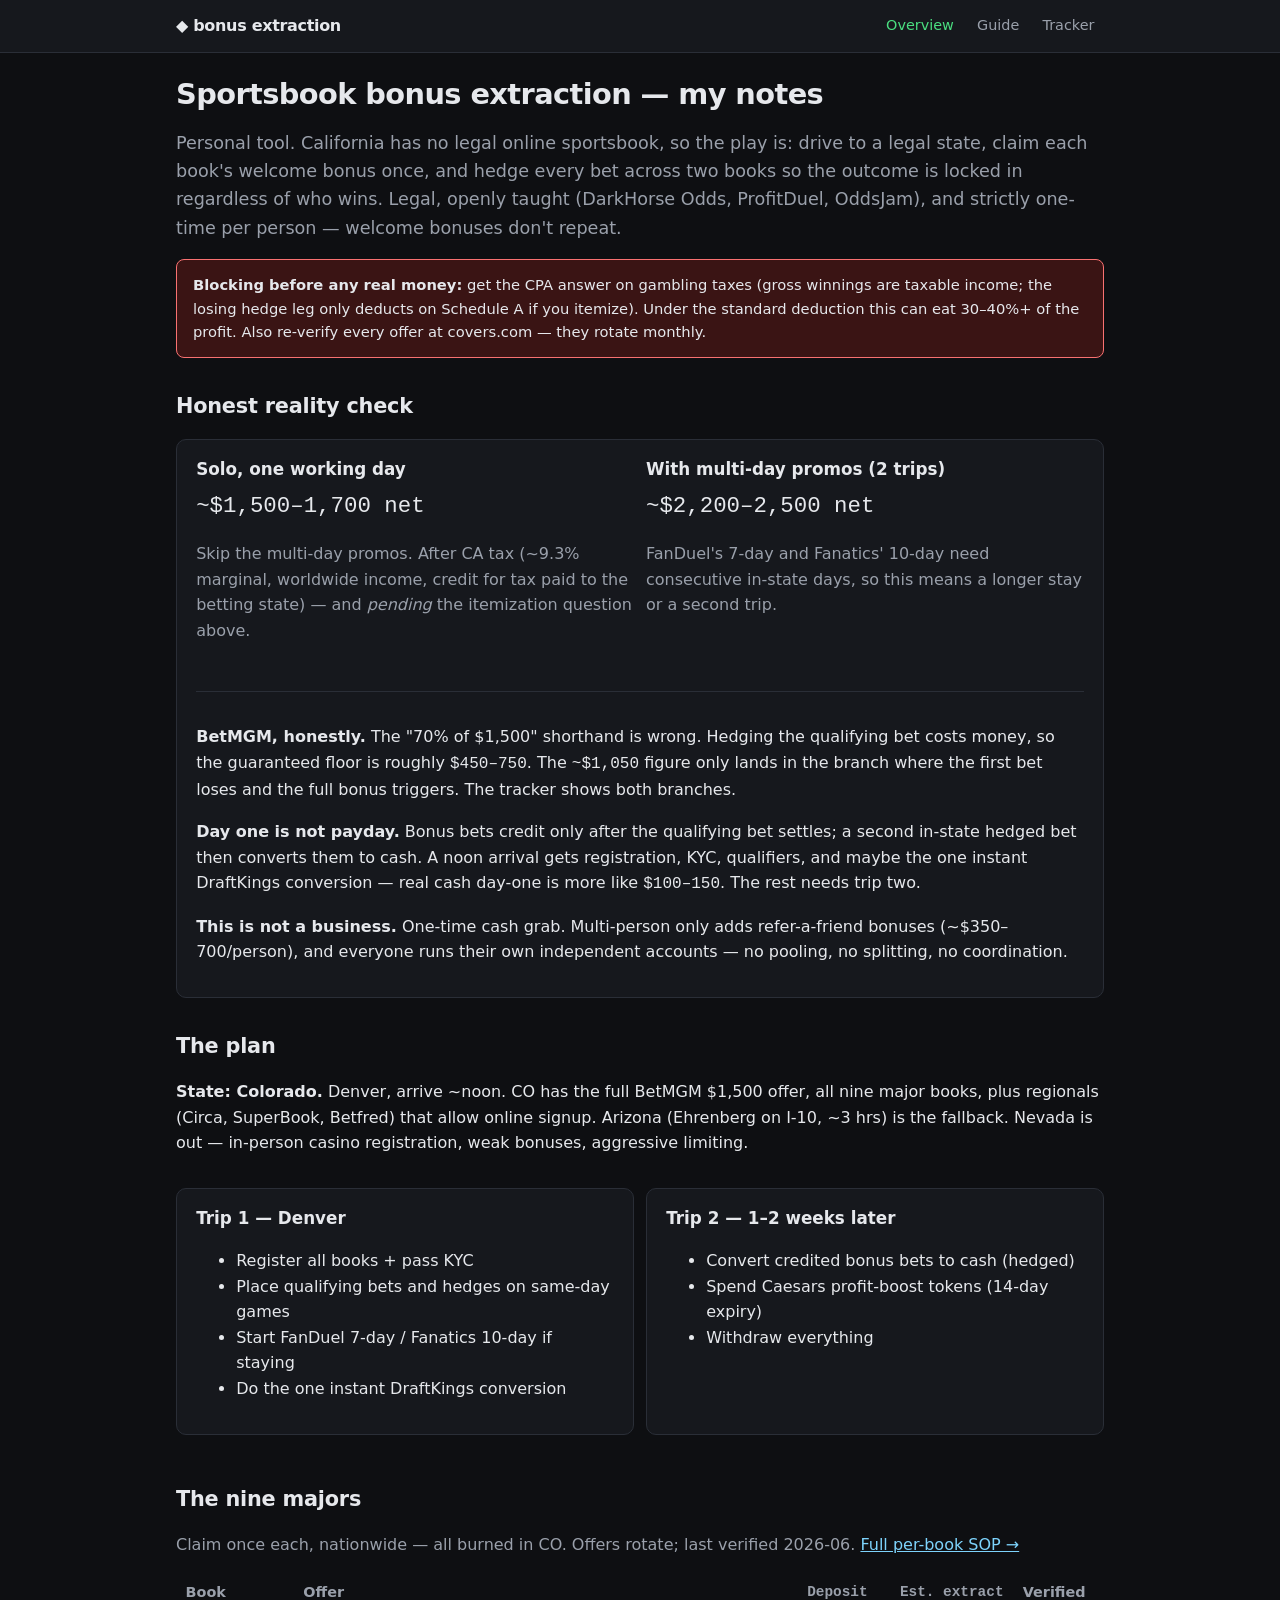
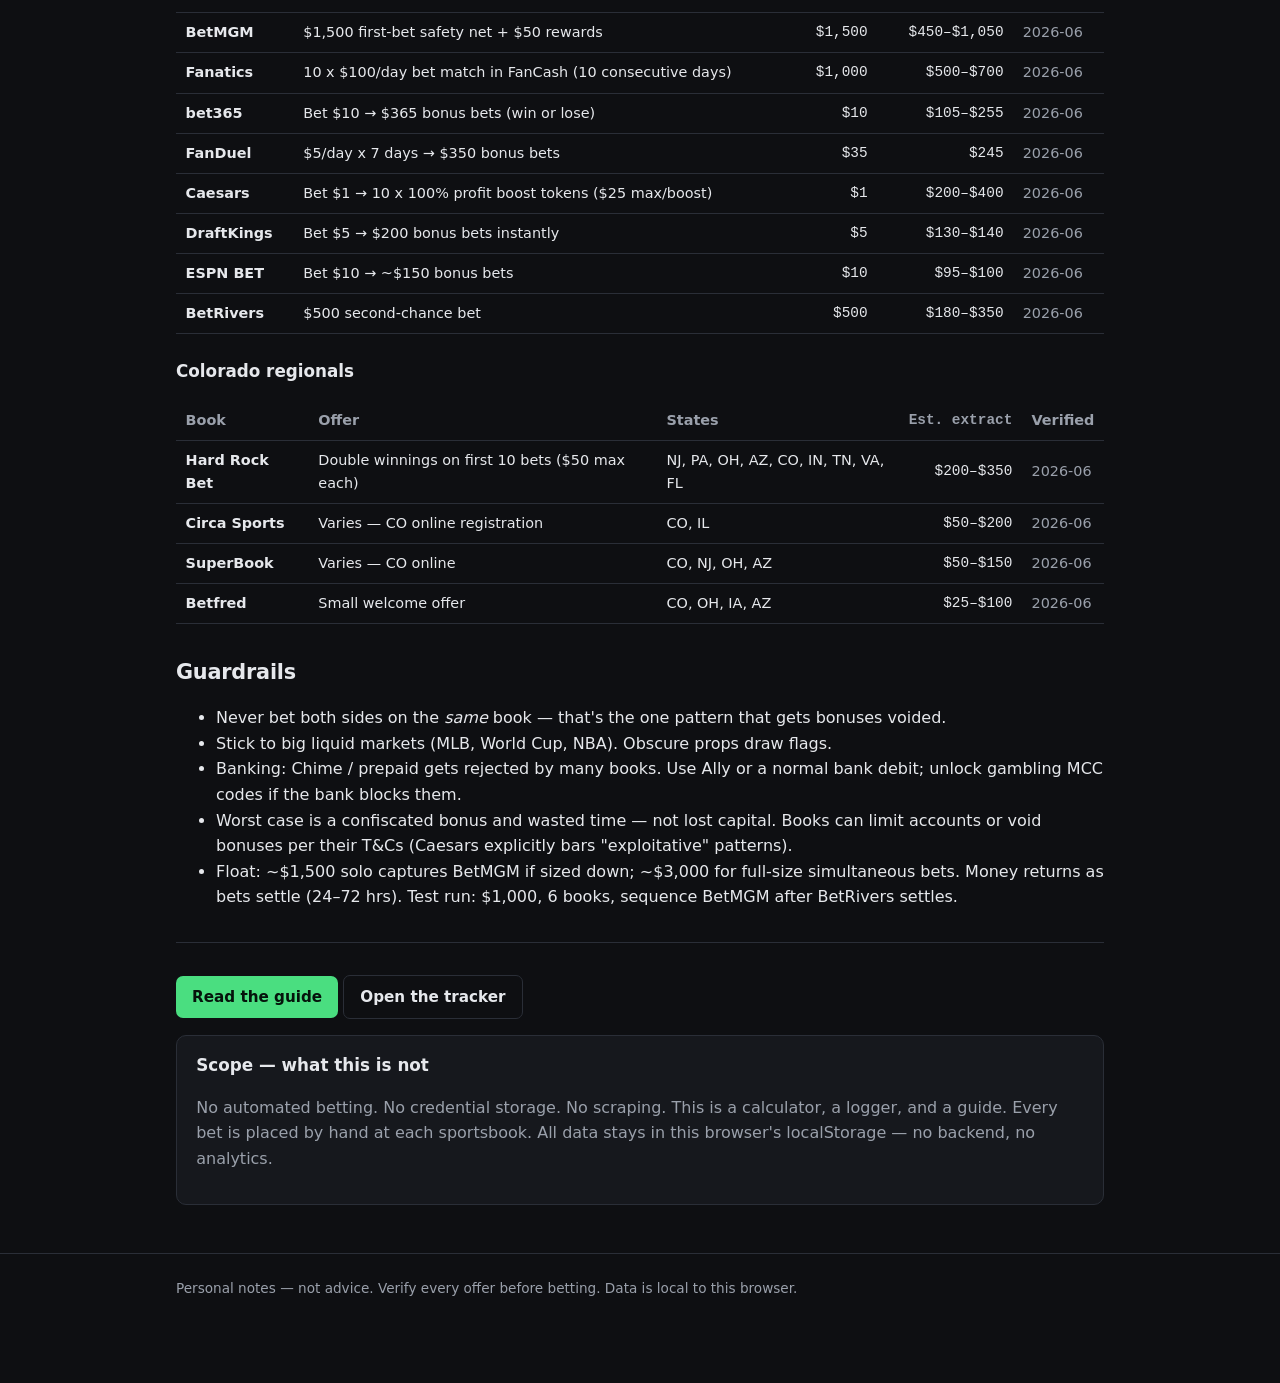
==== index.html @ 8de10e0f "Initial: bonus extraction tracker + guide Static client-side site per BUILD_SPEC.md: - index.html  —" ====
<!doctype html>
<html lang="en">
<head>
  <meta charset="utf-8">
  <meta name="viewport" content="width=device-width, initial-scale=1">
  <meta name="robots" content="noindex">
  <title>bonus extraction — notes &amp; tracker</title>
  <link rel="stylesheet" href="css/style.css">
</head>
<body>
<header class="site">
  <div class="wrap">
    <a class="brand" href="index.html">◆ bonus extraction</a>
    <nav>
      <a href="index.html" class="active">Overview</a>
      <a href="guide.html">Guide</a>
      <a href="tracker.html">Tracker</a>
    </nav>
  </div>
</header>

<main class="wrap">
  <h1>Sportsbook bonus extraction — my notes</h1>
  <p class="lede">
    Personal tool. California has no legal online sportsbook, so the play is: drive to a legal
    state, claim each book's welcome bonus once, and hedge every bet across two books so the
    outcome is locked in regardless of who wins. Legal, openly taught (DarkHorse Odds, ProfitDuel,
    OddsJam), and strictly one-time per person — welcome bonuses don't repeat.
  </p>

  <div class="banner blocking">
    <strong>Blocking before any real money:</strong> get the CPA answer on gambling taxes
    (gross winnings are taxable income; the losing hedge leg only deducts on Schedule A if you
    itemize). Under the standard deduction this can eat 30–40%+ of the profit. Also re-verify
    every offer at covers.com — they rotate monthly.
  </div>

  <h2>Honest reality check</h2>
  <div class="card">
    <div class="grid2">
      <div>
        <h3 style="margin-top:0">Solo, one working day</h3>
        <p class="num" style="font-size:1.4rem;margin:.2rem 0">~$1,500–1,700 net</p>
        <p class="dim">Skip the multi-day promos. After CA tax (~9.3% marginal, worldwide
          income, credit for tax paid to the betting state) — and <em>pending</em> the
          itemization question above.</p>
      </div>
      <div>
        <h3 style="margin-top:0">With multi-day promos (2 trips)</h3>
        <p class="num" style="font-size:1.4rem;margin:.2rem 0">~$2,200–2,500 net</p>
        <p class="dim">FanDuel's 7-day and Fanatics' 10-day need consecutive in-state days,
          so this means a longer stay or a second trip.</p>
      </div>
    </div>
    <hr>
    <p><strong>BetMGM, honestly.</strong> The "70% of $1,500" shorthand is wrong. Hedging the
      qualifying bet costs money, so the guaranteed floor is roughly <span class="num">$450–750</span>.
      The <span class="num">~$1,050</span> figure only lands in the branch where the first bet
      loses and the full bonus triggers. The tracker shows both branches.</p>
    <p><strong>Day one is not payday.</strong> Bonus bets credit only after the qualifying bet
      settles; a second in-state hedged bet then converts them to cash. A noon arrival gets
      registration, KYC, qualifiers, and maybe the one instant DraftKings conversion —
      real cash day-one is more like <span class="num">$100–150</span>. The rest needs trip two.</p>
    <p><strong>This is not a business.</strong> One-time cash grab. Multi-person only adds
      refer-a-friend bonuses (~$350–700/person), and everyone runs their own independent
      accounts — no pooling, no splitting, no coordination.</p>
  </div>

  <h2>The plan</h2>
  <p><strong>State: Colorado.</strong> Denver, arrive ~noon. CO has the full BetMGM $1,500
    offer, all nine major books, plus regionals (Circa, SuperBook, Betfred) that allow online
    signup. Arizona (Ehrenberg on I-10, ~3 hrs) is the fallback. Nevada is out — in-person
    casino registration, weak bonuses, aggressive limiting.</p>

  <div class="grid2">
    <div class="card">
      <h3 style="margin-top:0">Trip 1 — Denver</h3>
      <ul>
        <li>Register all books + pass KYC</li>
        <li>Place qualifying bets and hedges on same-day games</li>
        <li>Start FanDuel 7-day / Fanatics 10-day if staying</li>
        <li>Do the one instant DraftKings conversion</li>
      </ul>
    </div>
    <div class="card">
      <h3 style="margin-top:0">Trip 2 — 1–2 weeks later</h3>
      <ul>
        <li>Convert credited bonus bets to cash (hedged)</li>
        <li>Spend Caesars profit-boost tokens (14-day expiry)</li>
        <li>Withdraw everything</li>
      </ul>
    </div>
  </div>

  <h2>The nine majors</h2>
  <p class="dim">Claim once each, nationwide — all burned in CO. Offers rotate; last verified
    <span data-books-verified>—</span>. <a href="guide.html">Full per-book SOP →</a></p>
  <div data-books-table data-books-filter="major"
       data-books-cols="name,offer,deposit,estExtract,verified"></div>

  <h3>Colorado regionals</h3>
  <div data-books-table data-books-filter="regional"
       data-books-cols="name,offer,states,estExtract,verified"></div>

  <h2>Guardrails</h2>
  <ul>
    <li>Never bet both sides on the <em>same</em> book — that's the one pattern that gets bonuses voided.</li>
    <li>Stick to big liquid markets (MLB, World Cup, NBA). Obscure props draw flags.</li>
    <li>Banking: Chime / prepaid gets rejected by many books. Use Ally or a normal bank debit;
      unlock gambling MCC codes if the bank blocks them.</li>
    <li>Worst case is a confiscated bonus and wasted time — not lost capital. Books can limit
      accounts or void bonuses per their T&amp;Cs (Caesars explicitly bars "exploitative" patterns).</li>
    <li>Float: ~$1,500 solo captures BetMGM if sized down; ~$3,000 for full-size simultaneous
      bets. Money returns as bets settle (24–72 hrs). Test run: $1,000, 6 books, sequence
      BetMGM after BetRivers settles.</li>
  </ul>

  <hr>
  <p><a class="btn" href="guide.html">Read the guide</a>
     <a class="btn ghost" href="tracker.html">Open the tracker</a></p>

  <div class="card">
    <h3 style="margin-top:0">Scope — what this is not</h3>
    <p class="dim">No automated betting. No credential storage. No scraping. This is a
      calculator, a logger, and a guide. Every bet is placed by hand at each sportsbook.
      All data stays in this browser's localStorage — no backend, no analytics.</p>
  </div>
</main>

<footer class="site">
  <div class="wrap">Personal notes — not advice. Verify every offer before betting.
    Data is local to this browser.</div>
</footer>

<script src="js/data.js"></script>
</body>
</html>
---- css/style.css ----
/* cuterobot-bonus — shared styles. Dark, high contrast, monospace numerics, mobile-first. */

:root {
  --bg: #0e0f12;
  --bg-raised: #16181d;
  --bg-input: #1c1f26;
  --border: #2a2e37;
  --text: #e6e8ec;
  --text-dim: #9aa0ab;
  --accent: #4ade80;      /* green — profit / go */
  --accent-dim: #1f3d2b;
  --warn: #fbbf24;        /* amber — verify / caution */
  --warn-dim: #3a2f12;
  --bad: #f87171;         /* red — loss / stop */
  --link: #7dd3fc;
  --mono: ui-monospace, "SF Mono", "JetBrains Mono", Menlo, Consolas, monospace;
  --sans: system-ui, -apple-system, "Segoe UI", Roboto, sans-serif;
}

* { box-sizing: border-box; }

html { -webkit-text-size-adjust: 100%; }

body {
  margin: 0;
  background: var(--bg);
  color: var(--text);
  font: 16px/1.6 var(--sans);
  padding: 0 0 4rem;
}

.wrap { max-width: 960px; margin: 0 auto; padding: 0 1rem; }

/* ---- nav ---- */
header.site {
  border-bottom: 1px solid var(--border);
  background: var(--bg-raised);
  position: sticky; top: 0; z-index: 10;
}
header.site .wrap { display: flex; align-items: center; gap: 1rem; height: 52px; }
header.site a.brand { font-weight: 700; color: var(--text); text-decoration: none; letter-spacing: -0.02em; }
header.site nav { display: flex; gap: 0.25rem; margin-left: auto; }
header.site nav a {
  color: var(--text-dim); text-decoration: none; font-size: 0.9rem;
  padding: 0.35rem 0.6rem; border-radius: 6px;
}
header.site nav a:hover { color: var(--text); background: var(--bg-input); }
header.site nav a.active { color: var(--accent); }

/* ---- typography ---- */
h1 { font-size: 1.8rem; line-height: 1.2; letter-spacing: -0.02em; margin: 1.5rem 0 0.5rem; }
h2 { font-size: 1.3rem; margin: 2rem 0 0.5rem; letter-spacing: -0.01em; }
h3 { font-size: 1.05rem; margin: 1.5rem 0 0.4rem; }
p, li { color: var(--text); }
.lede { font-size: 1.1rem; color: var(--text-dim); }
a { color: var(--link); }
code, .num { font-family: var(--mono); }
.num { font-variant-numeric: tabular-nums; }
small, .dim { color: var(--text-dim); }
hr { border: 0; border-top: 1px solid var(--border); margin: 2rem 0; }

/* ---- banners ---- */
.banner {
  border: 1px solid var(--warn); background: var(--warn-dim);
  border-radius: 8px; padding: 0.8rem 1rem; margin: 1rem 0;
  font-size: 0.92rem;
}
.banner.blocking { border-color: var(--bad); background: #3a1414; }
.banner strong { color: var(--text); }
.banner.dismissable { display: flex; gap: 1rem; align-items: flex-start; }
.banner.dismissable button {
  margin-left: auto; background: none; border: 1px solid currentColor;
  color: inherit; border-radius: 5px; padding: 0.15rem 0.5rem; cursor: pointer;
  flex-shrink: 0;
}

/* ---- cards / callouts ---- */
.card {
  background: var(--bg-raised); border: 1px solid var(--border);
  border-radius: 10px; padding: 1rem 1.2rem; margin: 1rem 0;
}
.grid2 { display: grid; grid-template-columns: 1fr 1fr; gap: 0.75rem; }
@media (max-width: 640px) { .grid2 { grid-template-columns: 1fr; } }

/* ---- tables ---- */
.tbl-scroll { overflow-x: auto; -webkit-overflow-scrolling: touch; margin: 1rem 0; }
table { border-collapse: collapse; width: 100%; font-size: 0.9rem; }
th, td { text-align: left; padding: 0.5rem 0.6rem; border-bottom: 1px solid var(--border); }
th { color: var(--text-dim); font-weight: 600; white-space: nowrap; }
td.num, th.num { text-align: right; font-family: var(--mono); font-variant-numeric: tabular-nums; }
tr:hover td { background: var(--bg-input); }

/* ---- forms ---- */
label { display: block; font-size: 0.82rem; color: var(--text-dim); margin-bottom: 0.2rem; }
input, select, textarea {
  width: 100%; background: var(--bg-input); border: 1px solid var(--border);
  color: var(--text); border-radius: 6px; padding: 0.5rem 0.6rem;
  font: inherit; font-family: var(--mono);
}
input:focus, select:focus, textarea:focus { outline: 2px solid var(--link); outline-offset: 0; }
textarea { font-family: var(--sans); min-height: 3rem; resize: vertical; }
.field { margin-bottom: 0.75rem; }
.form-grid { display: grid; grid-template-columns: repeat(auto-fit, minmax(150px, 1fr)); gap: 0.75rem; }

button.btn, a.btn {
  display: inline-block; background: var(--accent); color: #05130b;
  border: 0; border-radius: 7px; padding: 0.55rem 1rem; font-weight: 600;
  font-family: var(--sans); cursor: pointer; text-decoration: none; font-size: 0.95rem;
}
button.btn:hover, a.btn:hover { filter: brightness(1.08); }
button.btn.ghost, a.btn.ghost { background: none; border: 1px solid var(--border); color: var(--text); }
button.btn.sm { padding: 0.3rem 0.6rem; font-size: 0.82rem; }

/* ---- computed-result box ---- */
.result { background: var(--accent-dim); border: 1px solid var(--accent); border-radius: 10px; padding: 1rem 1.2rem; margin: 1rem 0; }
.result.negative { background: #2a1414; border-color: var(--bad); }
.result .big { font-family: var(--mono); font-size: 1.6rem; font-weight: 700; font-variant-numeric: tabular-nums; }
.result .row { display: flex; justify-content: space-between; font-family: var(--mono); font-size: 0.9rem; padding: 0.15rem 0; }
.result .row span:last-child { font-variant-numeric: tabular-nums; }

/* ---- summary bar ---- */
.summary { display: grid; grid-template-columns: repeat(auto-fit, minmax(130px, 1fr)); gap: 0.5rem; margin: 1rem 0; }
.summary .stat { background: var(--bg-raised); border: 1px solid var(--border); border-radius: 8px; padding: 0.6rem 0.8rem; }
.summary .stat .k { font-size: 0.72rem; color: var(--text-dim); text-transform: uppercase; letter-spacing: 0.04em; }
.summary .stat .v { font-family: var(--mono); font-size: 1.15rem; font-variant-numeric: tabular-nums; margin-top: 0.15rem; }
.pos { color: var(--accent); }
.neg { color: var(--bad); }

/* ---- status pills ---- */
.pill { font-family: var(--mono); font-size: 0.75rem; padding: 0.1rem 0.45rem; border-radius: 999px; border: 1px solid var(--border); white-space: nowrap; }
.pill.pending { color: var(--warn); border-color: var(--warn); }
.pill.settled { color: var(--text-dim); }
.pill.bonus_credited { color: var(--link); border-color: var(--link); }
.pill.converted { color: var(--accent); border-color: var(--accent); }

/* ---- misc ---- */
.step { counter-increment: step; position: relative; padding-left: 2.4rem; margin: 1.5rem 0; }
.step::before {
  content: counter(step); position: absolute; left: 0; top: 0;
  width: 1.7rem; height: 1.7rem; border-radius: 50%; background: var(--bg-input);
  border: 1px solid var(--border); color: var(--accent);
  display: flex; align-items: center; justify-content: center;
  font-family: var(--mono); font-size: 0.85rem; font-weight: 700;
}
ol.steps { list-style: none; counter-reset: step; padding: 0; }
footer.site { border-top: 1px solid var(--border); margin-top: 3rem; padding: 1.5rem 0; color: var(--text-dim); font-size: 0.85rem; }
.kbd { font-family: var(--mono); background: var(--bg-input); border: 1px solid var(--border); border-radius: 4px; padding: 0.05rem 0.35rem; font-size: 0.85em; }
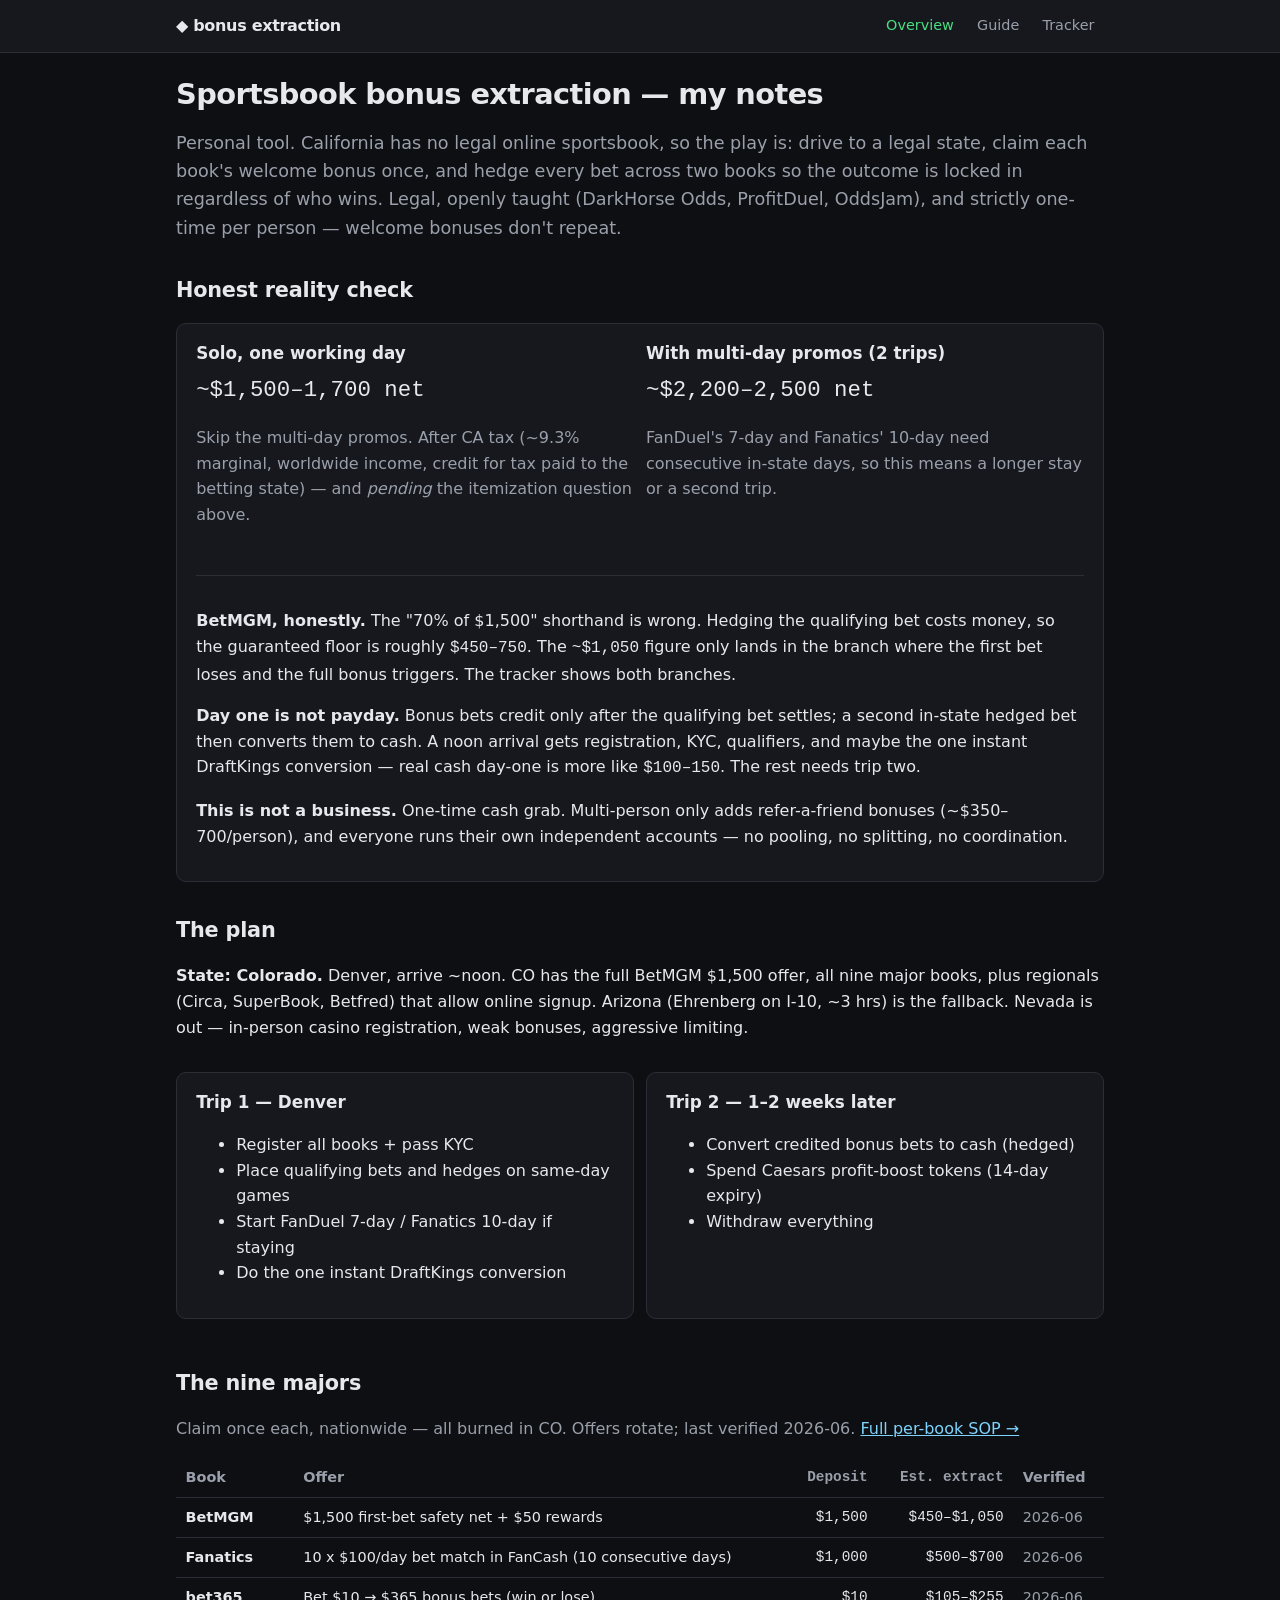
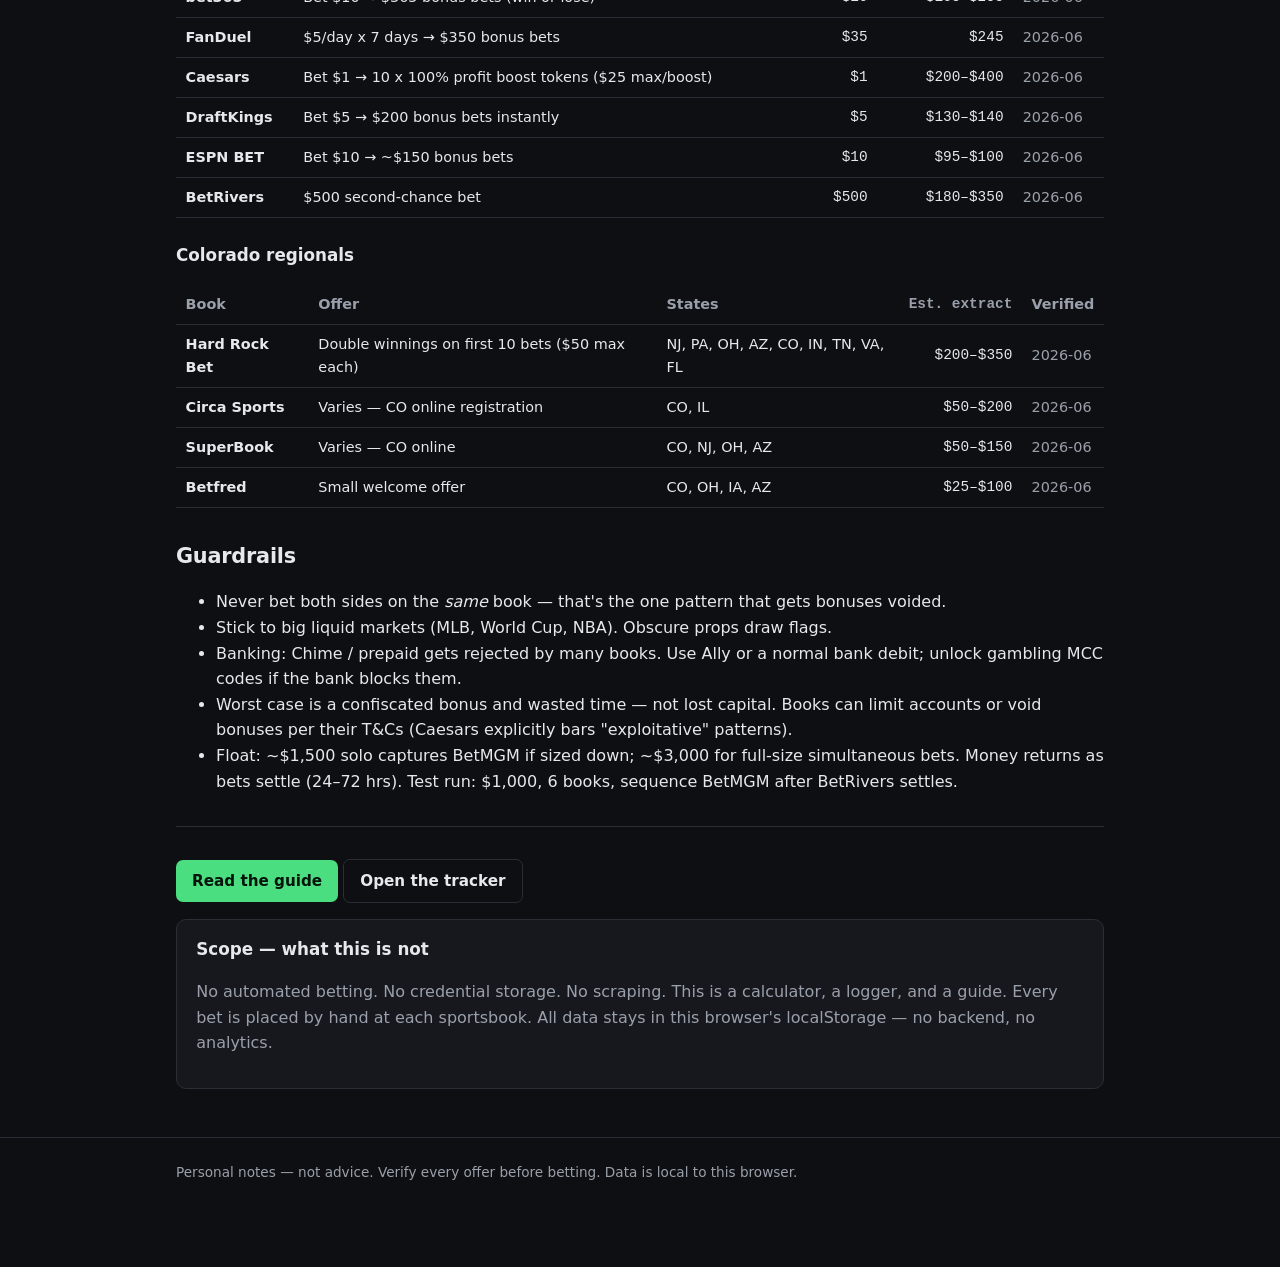
==== commit a7ba85d4: "Drop the blocking banner from the landing page Co-Authored-By: Claude Sonnet 5 <noreply@anthropic.co" ====
--- a/index.html
+++ b/index.html
@@ -27,13 +27,6 @@
     outcome is locked in regardless of who wins. Legal, openly taught (DarkHorse Odds, ProfitDuel,
     OddsJam), and strictly one-time per person — welcome bonuses don't repeat.
   </p>
-
-  <div class="banner blocking">
-    <strong>Blocking before any real money:</strong> get the CPA answer on gambling taxes
-    (gross winnings are taxable income; the losing hedge leg only deducts on Schedule A if you
-    itemize). Under the standard deduction this can eat 30–40%+ of the profit. Also re-verify
-    every offer at covers.com — they rotate monthly.
-  </div>
 
   <h2>Honest reality check</h2>
   <div class="card">
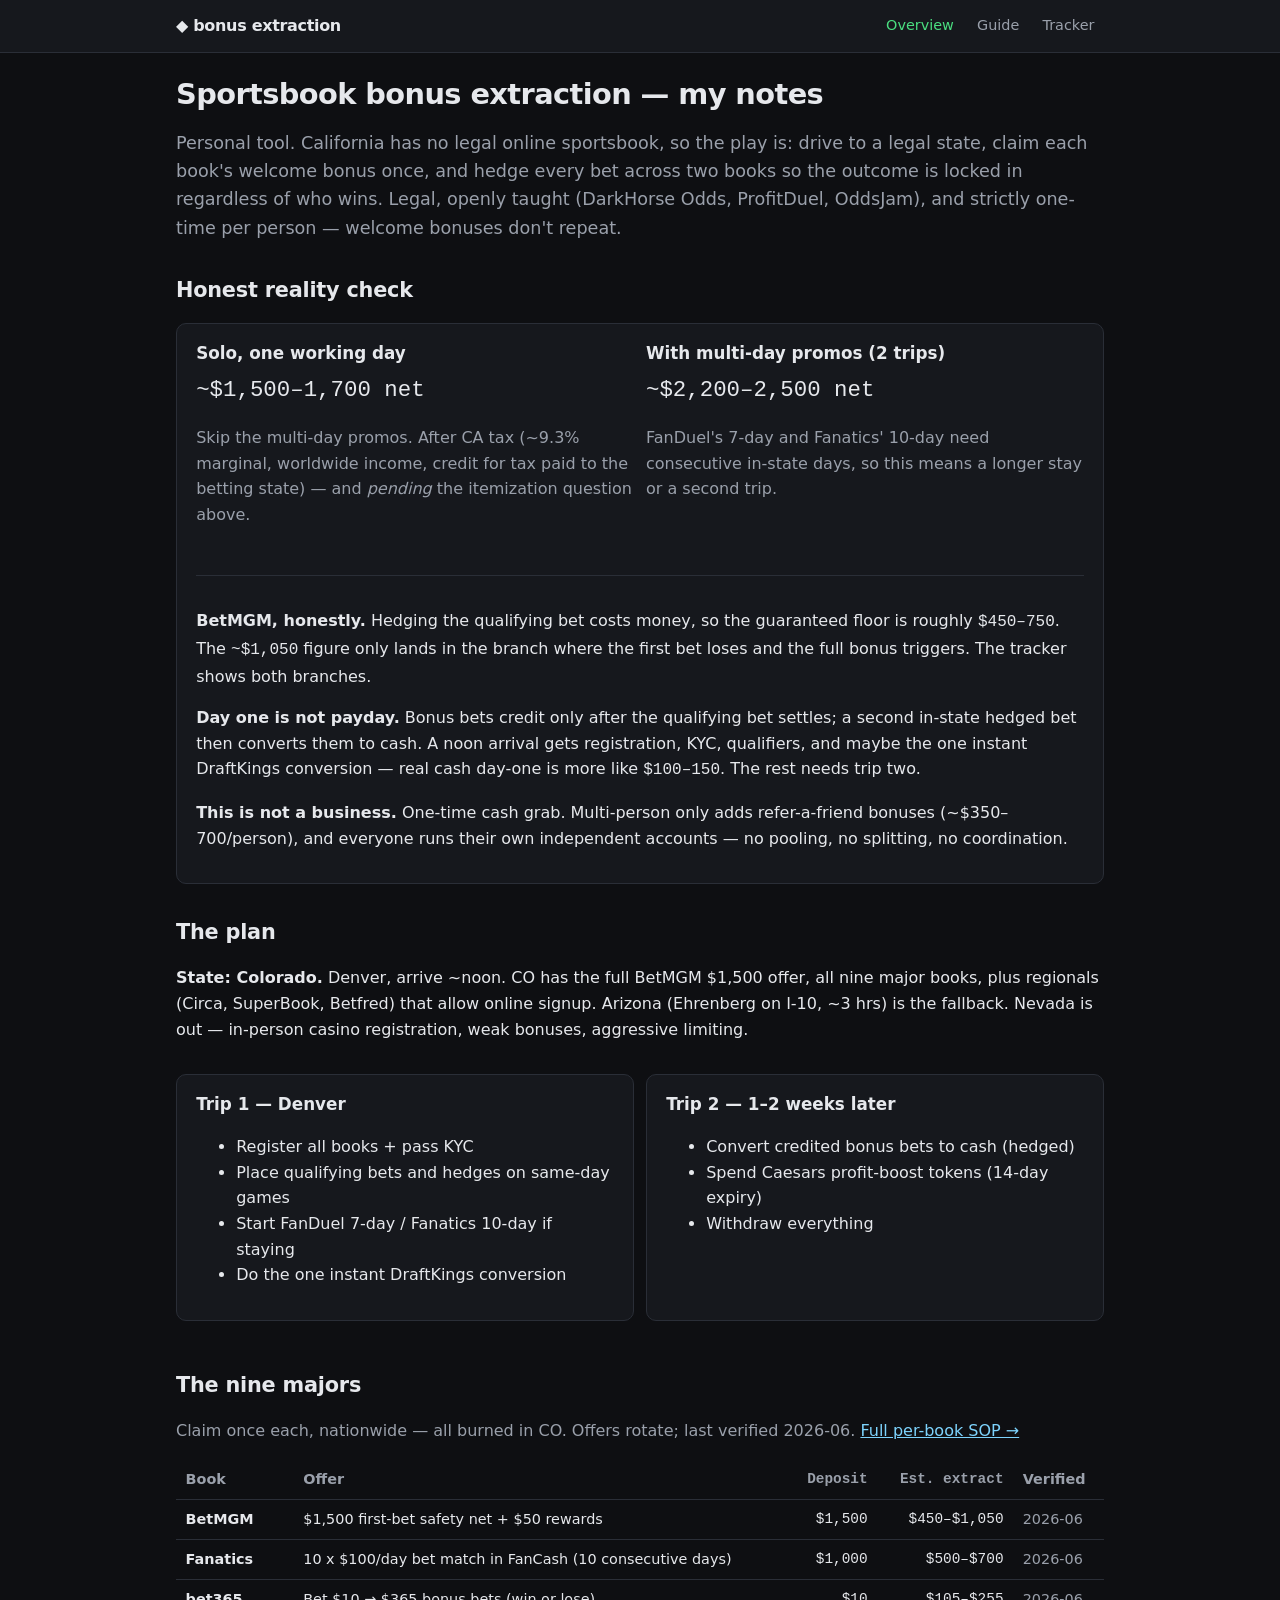
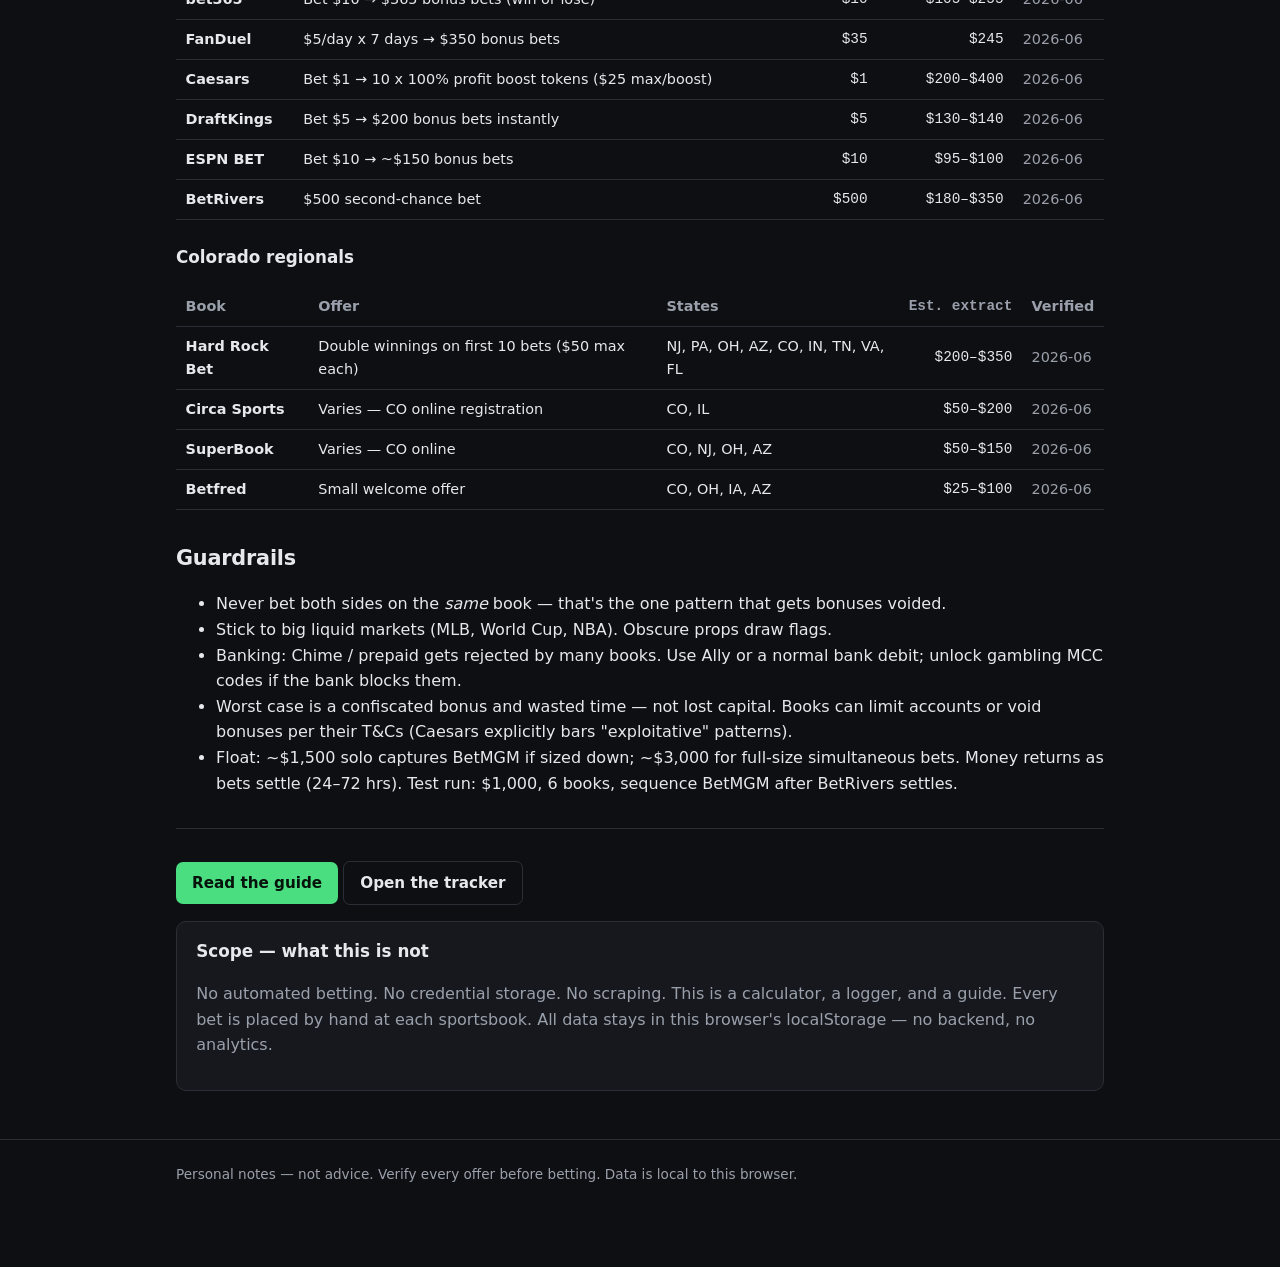
==== commit 1631af31: "Trim the BetMGM note Co-Authored-By: Claude Sonnet 5 <noreply@anthropic.com> Claude-Session: https:/" ====
--- a/index.html
+++ b/index.html
@@ -46,9 +46,9 @@
       </div>
     </div>
     <hr>
-    <p><strong>BetMGM, honestly.</strong> The "70% of $1,500" shorthand is wrong. Hedging the
-      qualifying bet costs money, so the guaranteed floor is roughly <span class="num">$450–750</span>.
-      The <span class="num">~$1,050</span> figure only lands in the branch where the first bet
+    <p><strong>BetMGM, honestly.</strong> Hedging the qualifying bet costs money, so the
+      guaranteed floor is roughly <span class="num">$450–750</span>. The
+      <span class="num">~$1,050</span> figure only lands in the branch where the first bet
       loses and the full bonus triggers. The tracker shows both branches.</p>
     <p><strong>Day one is not payday.</strong> Bonus bets credit only after the qualifying bet
       settles; a second in-state hedged bet then converts them to cash. A noon arrival gets
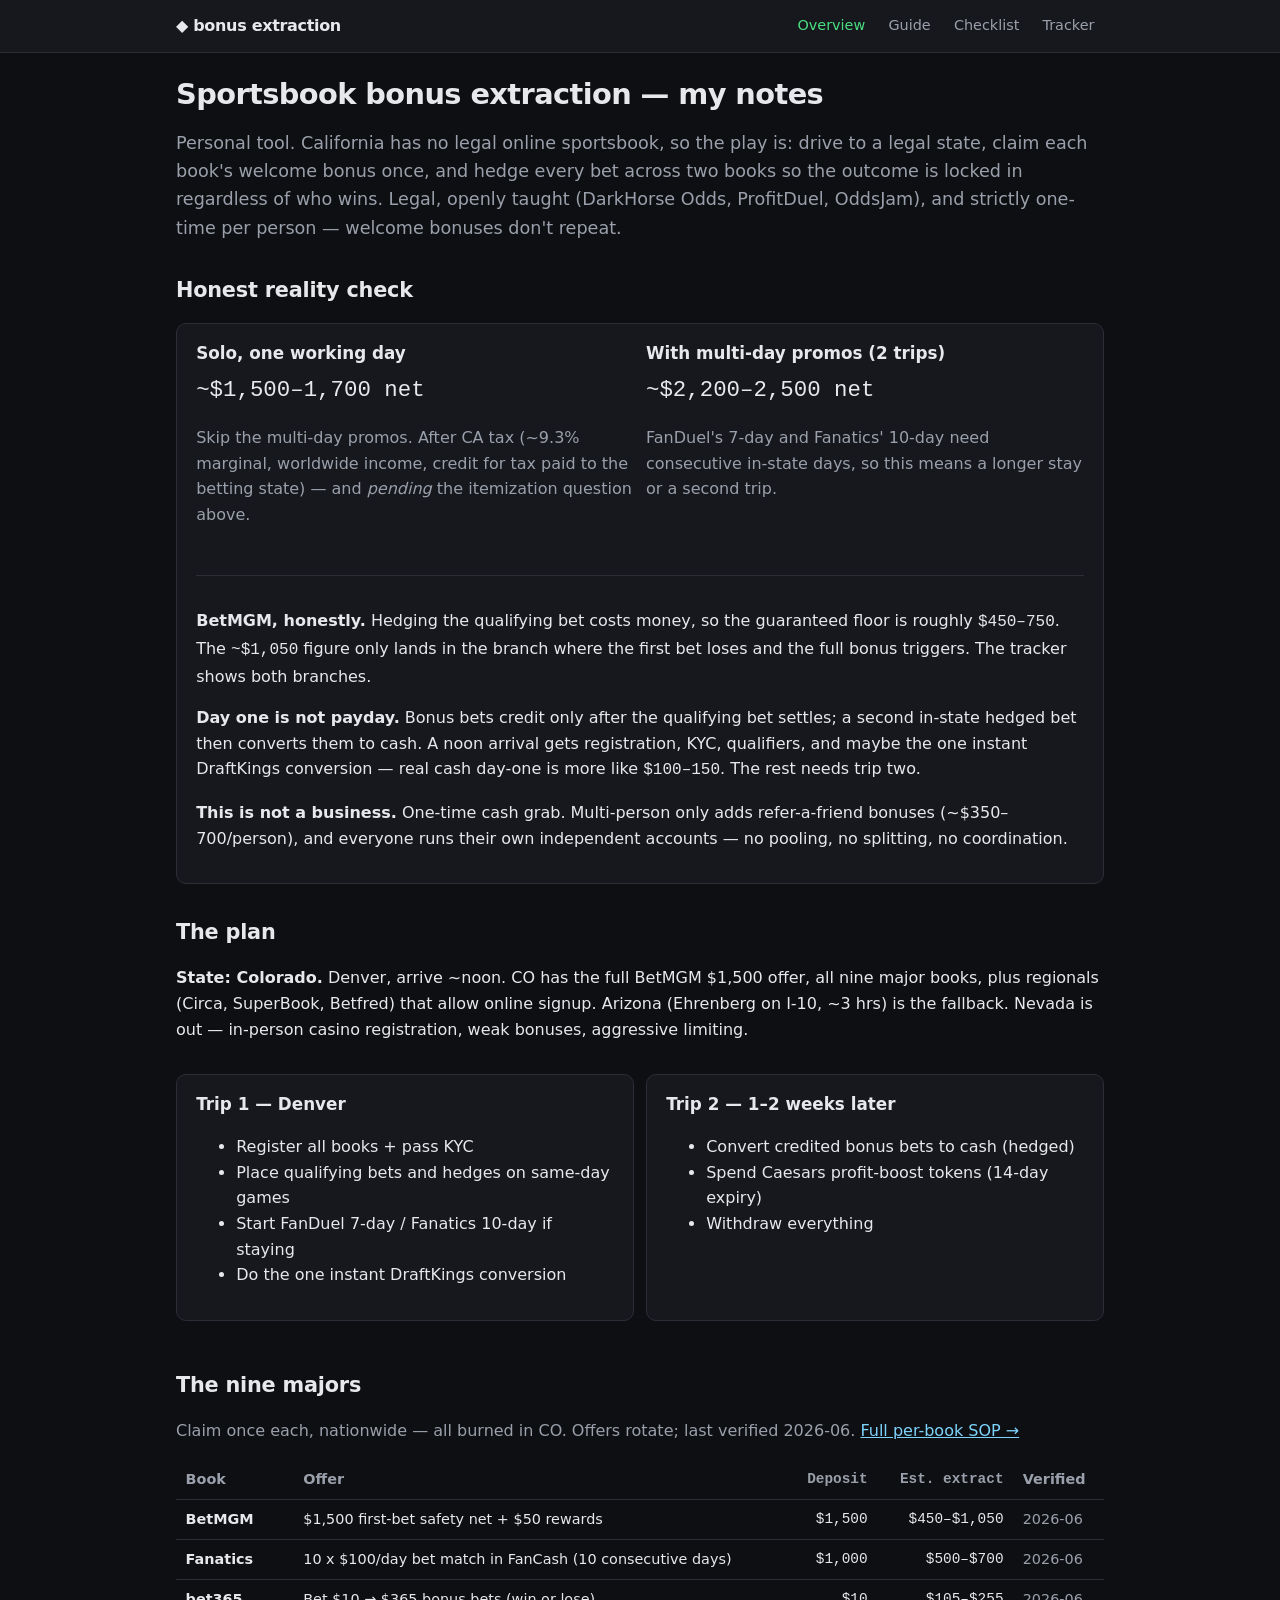
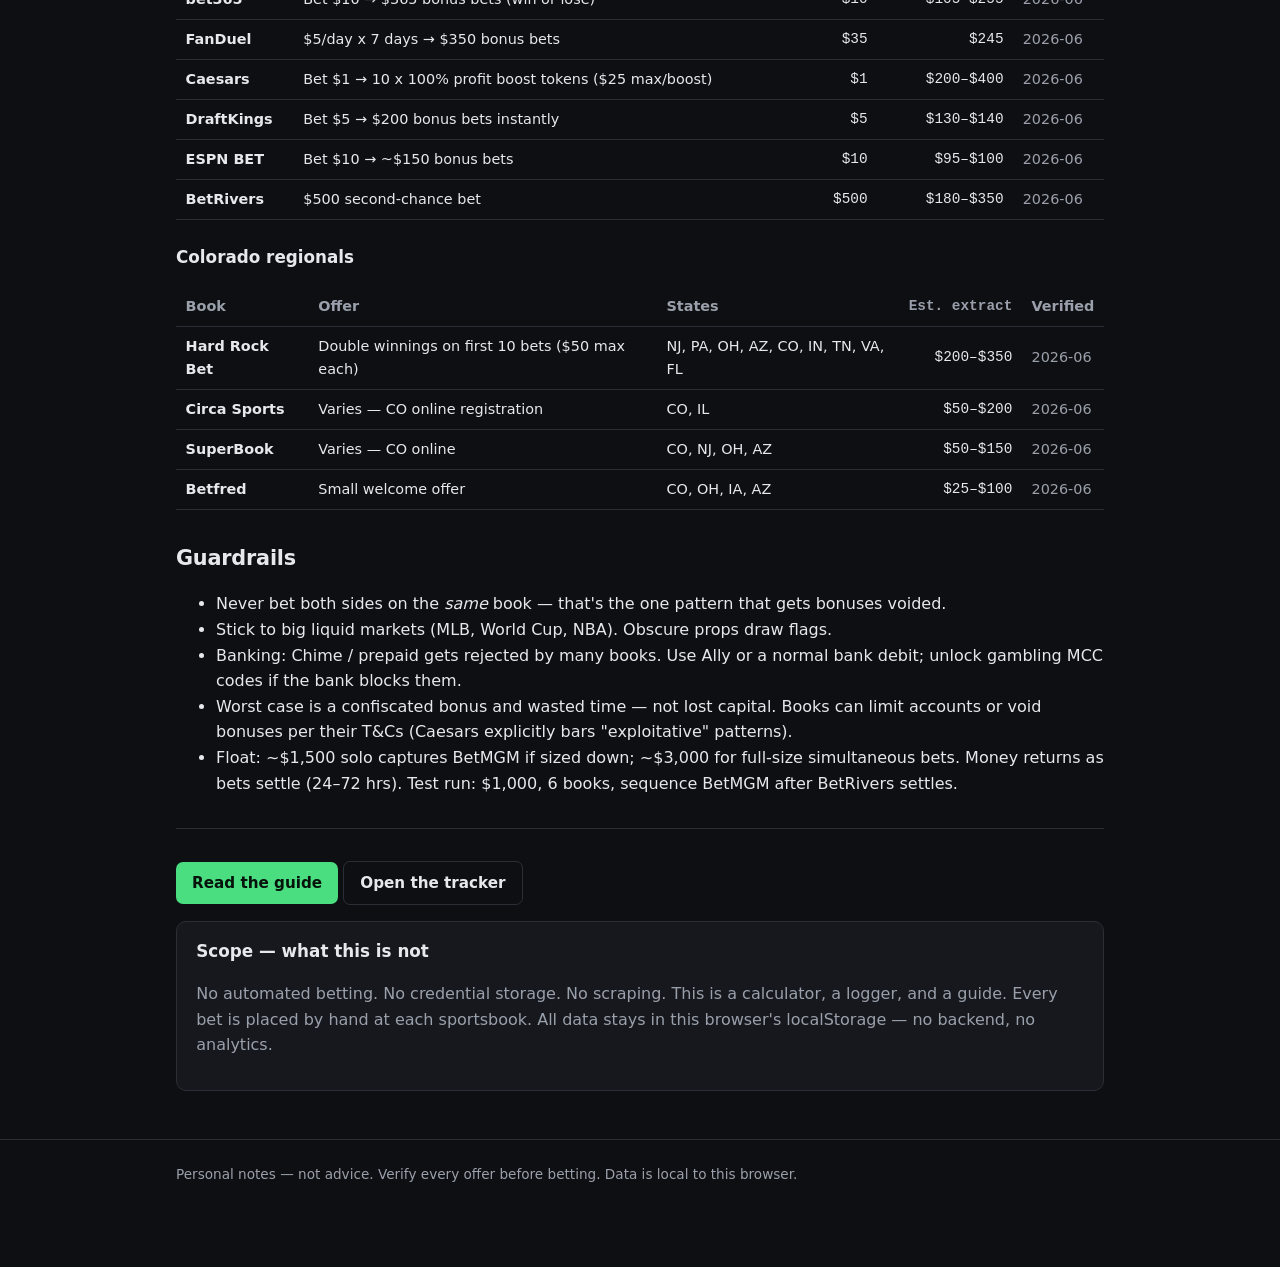
==== commit 3ed92b59: "Add dead-simple checkbox run-sheet (checklist.html) Per book: signup URL, underdog/favorite role, do" ====
--- a/index.html
+++ b/index.html
@@ -14,6 +14,7 @@
     <nav>
       <a href="index.html" class="active">Overview</a>
       <a href="guide.html">Guide</a>
+      <a href="checklist.html">Checklist</a>
       <a href="tracker.html">Tracker</a>
     </nav>
   </div>
